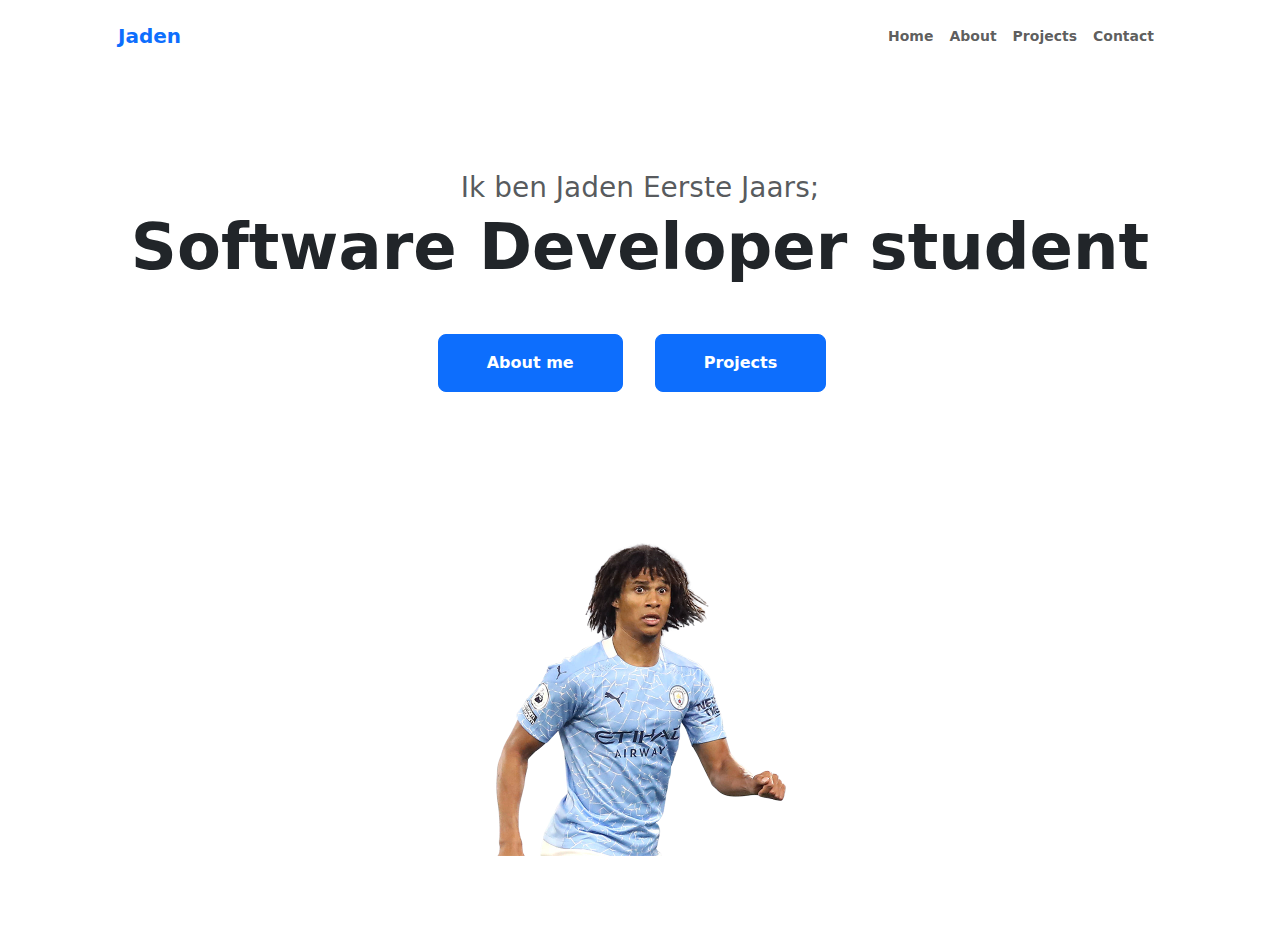
==== index.html @ bf9f8011 "home pagina aangepast" ====
<!DOCTYPE html>
<html lang="en">
<head>
    <meta charset="UTF-8">
    <meta http-equiv="X-UA-Compatible" content="IE=edge">
    <meta name="viewport" content="width=device-width, initial-scale=1.0">
    <title>Persoonlijke Portfolio | Jaden Fynn</title>
    <!-- Custom Css -->
    <link rel="stylesheet" href="css/style.css">
    <!-- Bootstrap CSS -->
    <link href="https://cdn.jsdelivr.net/npm/bootstrap@5.0.2/dist/css/bootstrap.min.css" rel="stylesheet">
    <!-- Bootstrap JS -->
    <script src="https://cdn.jsdelivr.net/npm/bootstrap@5.0.2/dist/js/bootstrap.bundle.min.js"></script>
    <!-- Bootstrap Icons -->
    <link rel="stylesheet" href="https://cdn.jsdelivr.net/npm/bootstrap-icons@1.10.5/font/bootstrap-icons.css">
</head>
<body class="d-flex flex-column h-100">
    <main class="flex-shrink-0">
        <!-- Navigatie -->
        <nav class="navbar navbar-expand-lg navbar-light bg-white py-3">
            <div class="container px-5">
                <a class="navbar-brand" href="index.html"><span class="fw-bolder text-primary">Jaden</span></a>
                <button class="navbar-toggler" type="button" data-bs-toggle="collapse" data-bs-target="#navbarSupportedContent" aria-controls="navbarSupportedContent" aria-expanded="false" aria-label="Toggle navigation"><span class="navbar-toggler-icon"></span></button>
                <div class="collapse navbar-collapse" id="navbarSupportedContent">
                    <ul class="navbar-nav ms-auto mb-2 mb-lg-0 small fw-bolder">
                        <li class="nav-item"><a class="nav-link" href="home.html">Home</a></li>
                        <li class="nav-item"><a class="nav-link" href="home.html">About</a></li>
                        <li class="nav-item"><a class="nav-link" href="home.html">Projects</a></li>
                        <li class="nav-item"><a class="nav-link" href="home.html">Contact</a></li>
                    </ul>
                </div>
            </div>
        </nav>
        <!-- Header -->
        <header class="py-5">
            <div class="container px-5 pb-5">
                <div class="row gx-5 align-items-center">
                    <div class="col-xxl-5">
                        <!-- Header text content -->
                        <div class="text-center text-xxl-start">
                            <div class="badge bg-gradient-primary-to-secondary text-white mb-4"><div class="text-uppercase">Software Development &middot; Student &middot; Roc Mondriaan</div></div>
                            <div class="fs-3 fw-light text-muted">Ik ben Jaden Eerste Jaars;</div>
                            <h1 class="display-3 fw-bolder mb-5"><span class="text-gradient d-inline">Software Developer student</span></h1>
                            <div class="d-grid gap-3 d-sm-flex justify-content-sm-center justify-content-xxl-start mb-3">
                                <a class="btn btn-primary btn-lg px-5 py-3 me-sm-3 fs-6 fw-bolder" href="home.html">About me</a>
                                <a class="btn btn-primary btn-lg px-5 py-3 me-sm-3 fs-6 fw-bolder" href="home.html">Projects</a>
                            </div>
                        </div>
                    </div>
                    <div class="col-xxl-7">
                        <!-- header profile picture -->
                        <div class="d-flex justify-content-center mt-5 mt-xxl-0">
                            <div class="profile bg-gradient-primary-to-secondary">
                                <img class="profile-img" src="images/profiel.png" alt="..."/>
                                <div class="dots-1"></div>
                            </div>
                        </div>
                    </div>
                </div>
            </div>
        </header>
    </main>
    
</body>
</html>
---- css/style.css ----
*{
    margin: 0;
    padding: 0;
    box-sizing: border-box;
}
#header {
    z-index: 997;
    transition: all 0.5s;
    padding: 22px 0;
    background: #fff;
}
#header .logo h1 {
    font-size: 30px;
    margin: 0;
    padding: 0;
    line-height: 1;
    font-weight: 700;
    letter-spacing: 1px;
}

#header .logo h1 a,
#header .logo h1 a:hover {
    color: #222222;
    text-decoration: none;
}

/* .bg-gradient-primary-to-secondary{
    background: #1e30f3;
    background: linear-gradient(135deg, #1e30f3 0%, #fff 100%);
}

.profile{
    border-radius: 5vw;
    position: relative;
     height: 75vw;
    width: 75vw;
    margin-top: 5vw;
    max-height: 40rem;
    max-width: 40rem;
} */
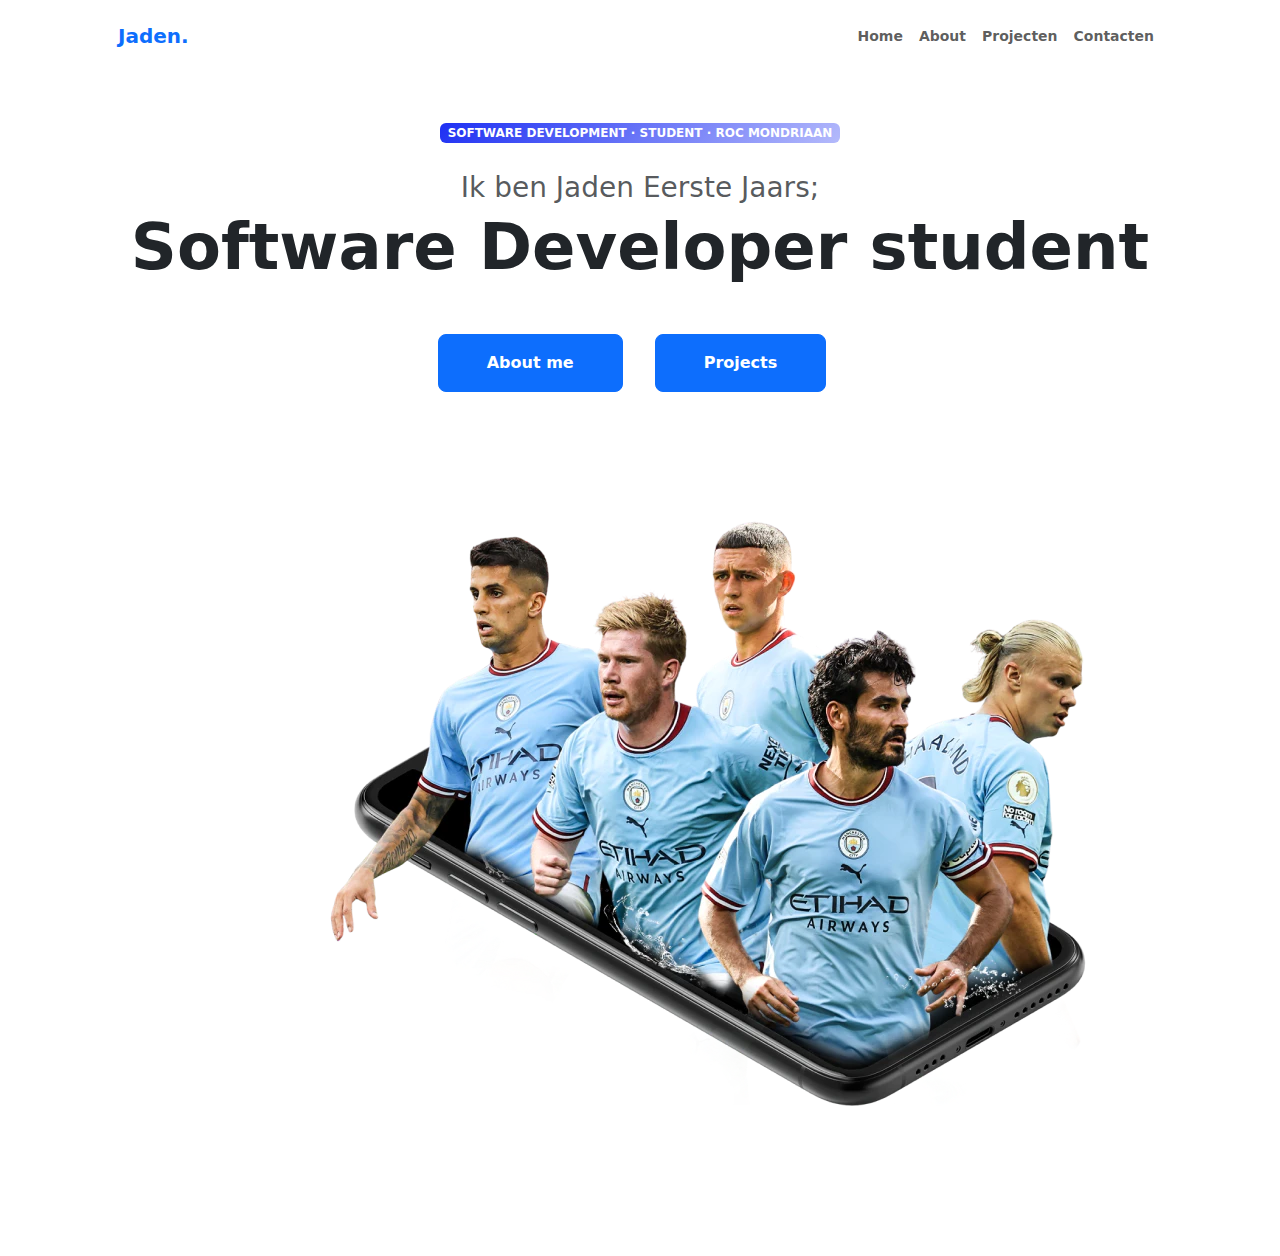
==== commit 71bf1a5e: "home pagina afgemaakt" ====
--- a/index.html
+++ b/index.html
@@ -19,14 +19,14 @@
         <!-- Navigatie -->
         <nav class="navbar navbar-expand-lg navbar-light bg-white py-3">
             <div class="container px-5">
-                <a class="navbar-brand" href="index.html"><span class="fw-bolder text-primary">Jaden</span></a>
+                <a class="navbar-brand" href="index.html"><span class="fw-bolder text-primary ">Jaden.</span></a>
                 <button class="navbar-toggler" type="button" data-bs-toggle="collapse" data-bs-target="#navbarSupportedContent" aria-controls="navbarSupportedContent" aria-expanded="false" aria-label="Toggle navigation"><span class="navbar-toggler-icon"></span></button>
                 <div class="collapse navbar-collapse" id="navbarSupportedContent">
                     <ul class="navbar-nav ms-auto mb-2 mb-lg-0 small fw-bolder">
-                        <li class="nav-item"><a class="nav-link" href="home.html">Home</a></li>
-                        <li class="nav-item"><a class="nav-link" href="home.html">About</a></li>
-                        <li class="nav-item"><a class="nav-link" href="home.html">Projects</a></li>
-                        <li class="nav-item"><a class="nav-link" href="home.html">Contact</a></li>
+                        <li class="nav-item"><a class="nav-link" href="index.html">Home</a></li>
+                        <li class="nav-item"><a class="nav-link" href="about.html">About</a></li>
+                        <li class="nav-item"><a class="nav-link" href="home.html">Projecten</a></li>
+                        <li class="nav-item"><a class="nav-link" href="home.html">Contacten</a></li>
                     </ul>
                 </div>
             </div>
@@ -42,16 +42,16 @@
                             <div class="fs-3 fw-light text-muted">Ik ben Jaden Eerste Jaars;</div>
                             <h1 class="display-3 fw-bolder mb-5"><span class="text-gradient d-inline">Software Developer student</span></h1>
                             <div class="d-grid gap-3 d-sm-flex justify-content-sm-center justify-content-xxl-start mb-3">
-                                <a class="btn btn-primary btn-lg px-5 py-3 me-sm-3 fs-6 fw-bolder" href="home.html">About me</a>
-                                <a class="btn btn-primary btn-lg px-5 py-3 me-sm-3 fs-6 fw-bolder" href="home.html">Projects</a>
+                                <a class="btn btn-primary btn-lg px-5 py-3 me-sm-3 fs-6 fw-bolder" href="about.html">About me</a>
+                                <a class="btn btn-primary btn-lg px-5 py-3 me-sm-3 fs-6 fw-bolder" href="index.html">Projects</a>
                             </div>
                         </div>
                     </div>
                     <div class="col-xxl-7">
                         <!-- header profile picture -->
                         <div class="d-flex justify-content-center mt-5 mt-xxl-0">
-                            <div class="profile bg-gradient-primary-to-secondary">
-                                <img class="profile-img" src="images/profiel.png" alt="..."/>
+                            <div class="profile bg-gradient-primary-to-info">
+                                <img class="profile-img" src="images/mancity.png" alt="mancity profiel"/>
                                 <div class="dots-1"></div>
                             </div>
                         </div>
@@ -60,6 +60,6 @@
             </div>
         </header>
     </main>
-    
+    <script src="js/main.js"></script>
 </body>
 </html>--- a/css/style.css
+++ b/css/style.css
@@ -24,9 +24,9 @@
     text-decoration: none;
 }
 
-/* .bg-gradient-primary-to-secondary{
+.bg-gradient-primary-to-secondary{
     background: #1e30f3;
-    background: linear-gradient(135deg, #1e30f3 0%, #fff 100%);
+    background: linear-gradient(135deg, #1e30f3 0%, #fff 150%);
 }
 
 .profile{
@@ -37,4 +37,4 @@
     margin-top: 5vw;
     max-height: 40rem;
     max-width: 40rem;
-} */+}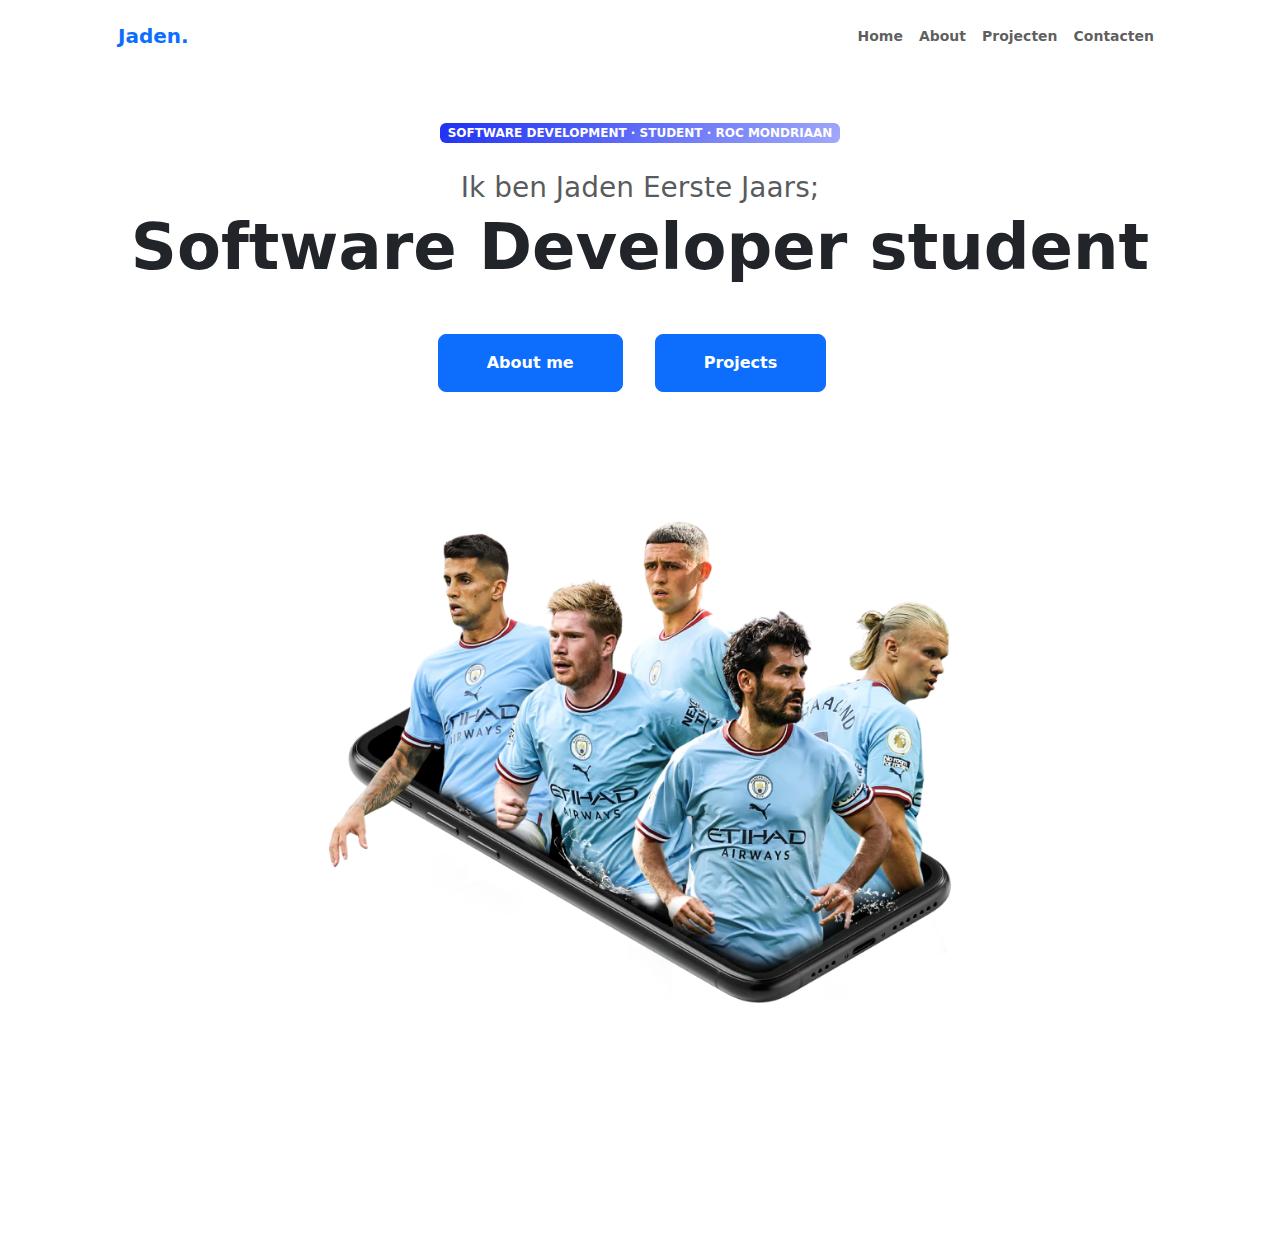
==== commit 6180a874: "de resterende pagina's aangemaakt" ====
--- a/index.html
+++ b/index.html
@@ -1,5 +1,6 @@
 <!DOCTYPE html>
 <html lang="en">
+
 <head>
     <meta charset="UTF-8">
     <meta http-equiv="X-UA-Compatible" content="IE=edge">
@@ -14,19 +15,23 @@
     <!-- Bootstrap Icons -->
     <link rel="stylesheet" href="https://cdn.jsdelivr.net/npm/bootstrap-icons@1.10.5/font/bootstrap-icons.css">
 </head>
+
 <body class="d-flex flex-column h-100">
     <main class="flex-shrink-0">
         <!-- Navigatie -->
         <nav class="navbar navbar-expand-lg navbar-light bg-white py-3">
             <div class="container px-5">
                 <a class="navbar-brand" href="index.html"><span class="fw-bolder text-primary ">Jaden.</span></a>
-                <button class="navbar-toggler" type="button" data-bs-toggle="collapse" data-bs-target="#navbarSupportedContent" aria-controls="navbarSupportedContent" aria-expanded="false" aria-label="Toggle navigation"><span class="navbar-toggler-icon"></span></button>
+                <button class="navbar-toggler" type="button" data-bs-toggle="collapse"
+                    data-bs-target="#navbarSupportedContent" aria-controls="navbarSupportedContent"
+                    aria-expanded="false" aria-label="Toggle navigation"><span
+                        class="navbar-toggler-icon"></span></button>
                 <div class="collapse navbar-collapse" id="navbarSupportedContent">
                     <ul class="navbar-nav ms-auto mb-2 mb-lg-0 small fw-bolder">
                         <li class="nav-item"><a class="nav-link" href="index.html">Home</a></li>
                         <li class="nav-item"><a class="nav-link" href="about.html">About</a></li>
-                        <li class="nav-item"><a class="nav-link" href="home.html">Projecten</a></li>
-                        <li class="nav-item"><a class="nav-link" href="home.html">Contacten</a></li>
+                        <li class="nav-item"><a class="nav-link" href="projecten.html">Projecten</a></li>
+                        <li class="nav-item"><a class="nav-link" href="contacten.html">Contacten</a></li>
                     </ul>
                 </div>
             </div>
@@ -38,12 +43,19 @@
                     <div class="col-xxl-5">
                         <!-- Header text content -->
                         <div class="text-center text-xxl-start">
-                            <div class="badge bg-gradient-primary-to-secondary text-white mb-4"><div class="text-uppercase">Software Development &middot; Student &middot; Roc Mondriaan</div></div>
+                            <div class="badge bg-gradient-primary-to-secondary text-white mb-4">
+                                <div class="text-uppercase">Software Development &middot; Student &middot; Roc Mondriaan
+                                </div>
+                            </div>
                             <div class="fs-3 fw-light text-muted">Ik ben Jaden Eerste Jaars;</div>
-                            <h1 class="display-3 fw-bolder mb-5"><span class="text-gradient d-inline">Software Developer student</span></h1>
-                            <div class="d-grid gap-3 d-sm-flex justify-content-sm-center justify-content-xxl-start mb-3">
-                                <a class="btn btn-primary btn-lg px-5 py-3 me-sm-3 fs-6 fw-bolder" href="about.html">About me</a>
-                                <a class="btn btn-primary btn-lg px-5 py-3 me-sm-3 fs-6 fw-bolder" href="index.html">Projects</a>
+                            <h1 class="display-3 fw-bolder mb-5"><span class="text-gradient d-inline">Software Developer
+                                    student</span></h1>
+                            <div
+                                class="d-grid gap-3 d-sm-flex justify-content-sm-center justify-content-xxl-start mb-3">
+                                <a class="btn btn-primary btn-lg px-5 py-3 me-sm-3 fs-6 fw-bolder"
+                                    href="about.html">About me</a>
+                                <a class="btn btn-primary btn-lg px-5 py-3 me-sm-3 fs-6 fw-bolder"
+                                    href="index.html">Projects</a>
                             </div>
                         </div>
                     </div>
@@ -51,8 +63,7 @@
                         <!-- header profile picture -->
                         <div class="d-flex justify-content-center mt-5 mt-xxl-0">
                             <div class="profile bg-gradient-primary-to-info">
-                                <img class="profile-img" src="images/mancity.png" alt="mancity profiel"/>
-                                <div class="dots-1"></div>
+                                <img class="profile-img w-100 b-shadow-10" src="images/mancity.png" alt="mancity profiel" />
                             </div>
                         </div>
                     </div>
@@ -62,4 +73,5 @@
     </main>
     <script src="js/main.js"></script>
 </body>
+
 </html>--- a/css/style.css
+++ b/css/style.css
@@ -26,7 +26,7 @@
 
 .bg-gradient-primary-to-secondary{
     background: #1e30f3;
-    background: linear-gradient(135deg, #1e30f3 0%, #fff 150%);
+    background: linear-gradient(135deg, #1e30f3 0%, #fff 170%);
 }
 
 .profile{
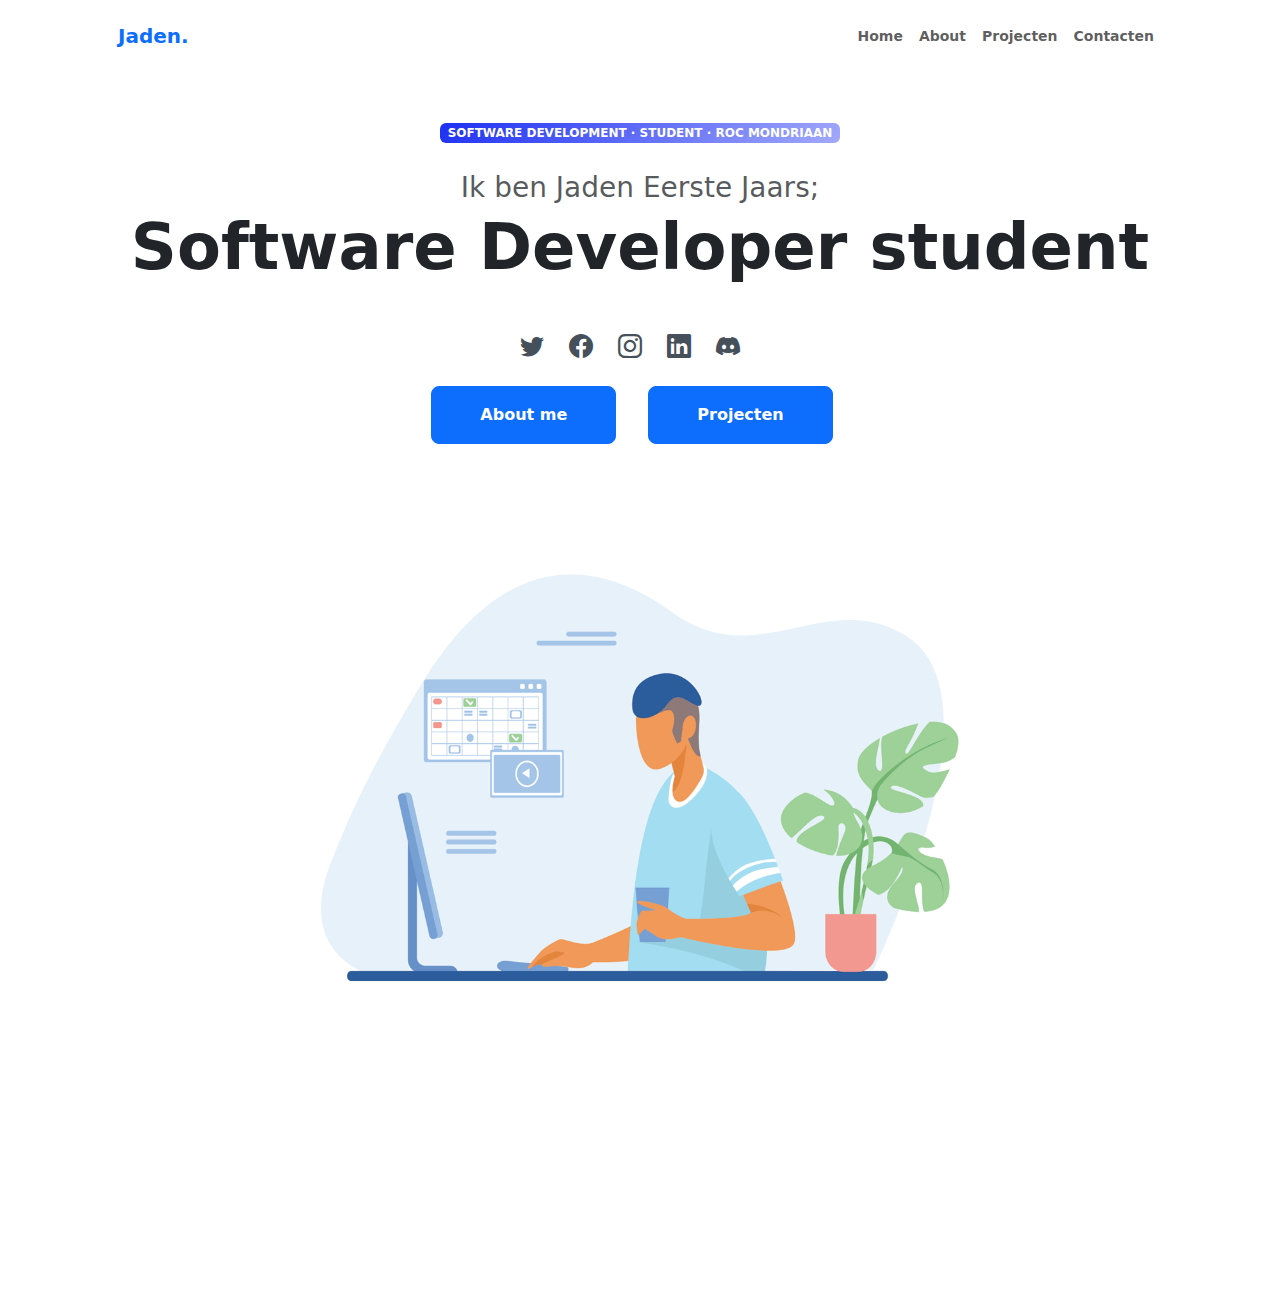
==== commit fc5c2a4c: "icons toegevoegd en begonnen aan about me pagina" ====
--- a/index.html
+++ b/index.html
@@ -50,12 +50,30 @@
                             <div class="fs-3 fw-light text-muted">Ik ben Jaden Eerste Jaars;</div>
                             <h1 class="display-3 fw-bolder mb-5"><span class="text-gradient d-inline">Software Developer
                                     student</span></h1>
+                            <div class="social-links">
+                                <a href="https://twitter.com/" class="twitter">
+                                    <i class="bi bi-twitter"></i>
+                                </a>
+                                <a href="https://nl-nl.facebook.com/" class="Facebook">
+                                    <i class="bi bi-facebook"></i>
+                                </a>
+                                <a href="https://www.instagram.com/" class="Instagram">
+                                    <i class="bi bi-instagram"></i>
+                                </a>
+                                <a href="https://www.linkedin.com/feed/" class="linkedin">
+                                    <i class="bi bi-linkedin"></i>
+                                </a>
+                                <a href="https://discord.com/" class="Discord">
+                                    <i class="bi bi-discord"></i>
+                                </a>
+                            </div>
+                            <br>
                             <div
                                 class="d-grid gap-3 d-sm-flex justify-content-sm-center justify-content-xxl-start mb-3">
                                 <a class="btn btn-primary btn-lg px-5 py-3 me-sm-3 fs-6 fw-bolder"
                                     href="about.html">About me</a>
                                 <a class="btn btn-primary btn-lg px-5 py-3 me-sm-3 fs-6 fw-bolder"
-                                    href="index.html">Projects</a>
+                                    href="projecten.html">Projecten</a>
                             </div>
                         </div>
                     </div>
@@ -63,7 +81,8 @@
                         <!-- header profile picture -->
                         <div class="d-flex justify-content-center mt-5 mt-xxl-0">
                             <div class="profile bg-gradient-primary-to-info">
-                                <img class="profile-img w-100 b-shadow-10" src="images/mancity.png" alt="mancity profiel" />
+                                <img class="profile-img w-100 b-shadow-10" src="images/index.png"
+                                    alt="mancity profiel" />
                             </div>
                         </div>
                     </div>
--- a/css/style.css
+++ b/css/style.css
@@ -1,14 +1,16 @@
-*{
+* {
     margin: 0;
     padding: 0;
     box-sizing: border-box;
 }
+
 #header {
     z-index: 997;
     transition: all 0.5s;
     padding: 22px 0;
     background: #fff;
 }
+
 #header .logo h1 {
     font-size: 30px;
     margin: 0;
@@ -24,17 +26,71 @@
     text-decoration: none;
 }
 
-.bg-gradient-primary-to-secondary{
+.bg-gradient-primary-to-secondary {
     background: #1e30f3;
     background: linear-gradient(135deg, #1e30f3 0%, #fff 170%);
 }
 
-.profile{
+.profile {
     border-radius: 5vw;
     position: relative;
-     height: 75vw;
+    height: 75vw;
     width: 75vw;
     margin-top: 5vw;
     max-height: 40rem;
     max-width: 40rem;
+}
+
+/* .row>* {
+    flex-shrink: 0;
+    width: 100%;
+    max-width: 100%;
+    padding-right: calc(var(--bs-gutter-x) / 2);
+    padding-left: calc(var(--bs-gutter-x) / 2);
+    margin-top: var(--bs-gutter-y);
+} */
+
+.form-floating {
+    position: relative;
+}
+
+.form-control {
+    display: block;
+    width: 100%;
+    /* padding: 0.375rem 0.75rem; */
+    font-size: 1rem;
+    font-weight: 400;
+    line-height: 1.5;
+    color: #919294;
+    background-color: #fff;
+    background-clip: padding-box;
+    border: 1px solid #ced4da;
+    appearance: none;
+    border-radius: 10px;
+    transition: border-color 0.15s ease-in-out, box-shadow 0.15s ease-in-out;
+}
+
+.mb-4 {
+    margin-bottom: 1.5rem !important;
+}
+
+.social-links a {
+    /* margin-top: 30px; */
+    font-size: 24px;
+    display: inline-block;
+    color: #45505b;
+    line-height: 1;
+    margin-right: 20px;
+    transition: 0.3s;
+}
+
+a {
+    text-decoration: none;
+}
+
+
+*,
+::after,
+::before {
+    box-sizing: border-box;
 }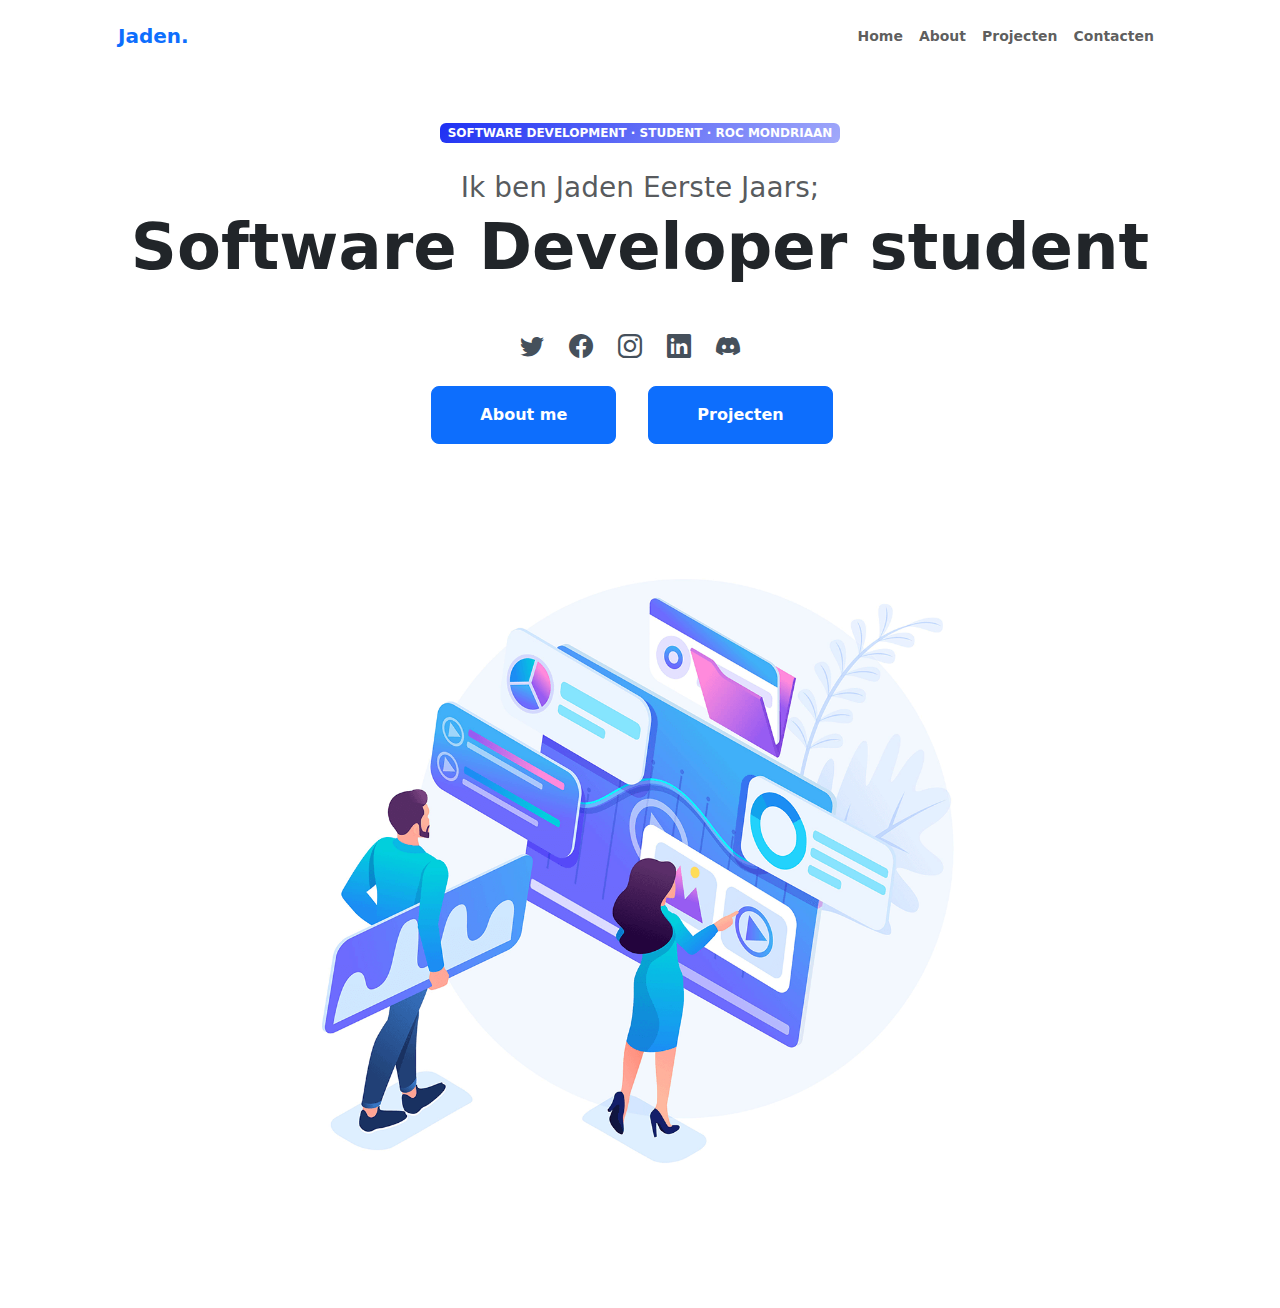
==== commit 9df3634b: "afbeelding van about me gedaan" ====
--- a/index.html
+++ b/index.html
@@ -5,7 +5,7 @@
     <meta charset="UTF-8">
     <meta http-equiv="X-UA-Compatible" content="IE=edge">
     <meta name="viewport" content="width=device-width, initial-scale=1.0">
-    <title>Persoonlijke Portfolio | Jaden Fynn</title>
+    <title>Persoonlijke Portfolio | Jaden Fynn | home pagina</title>
     <!-- Custom Css -->
     <link rel="stylesheet" href="css/style.css">
     <!-- Bootstrap CSS -->
@@ -81,7 +81,7 @@
                         <!-- header profile picture -->
                         <div class="d-flex justify-content-center mt-5 mt-xxl-0">
                             <div class="profile bg-gradient-primary-to-info">
-                                <img class="profile-img w-100 b-shadow-10" src="images/index.png"
+                                <img class="img-fluid animated" src="images/about.png"
                                     alt="mancity profiel" />
                             </div>
                         </div>
--- a/css/style.css
+++ b/css/style.css
@@ -93,4 +93,4 @@
 ::after,
 ::before {
     box-sizing: border-box;
-}+}
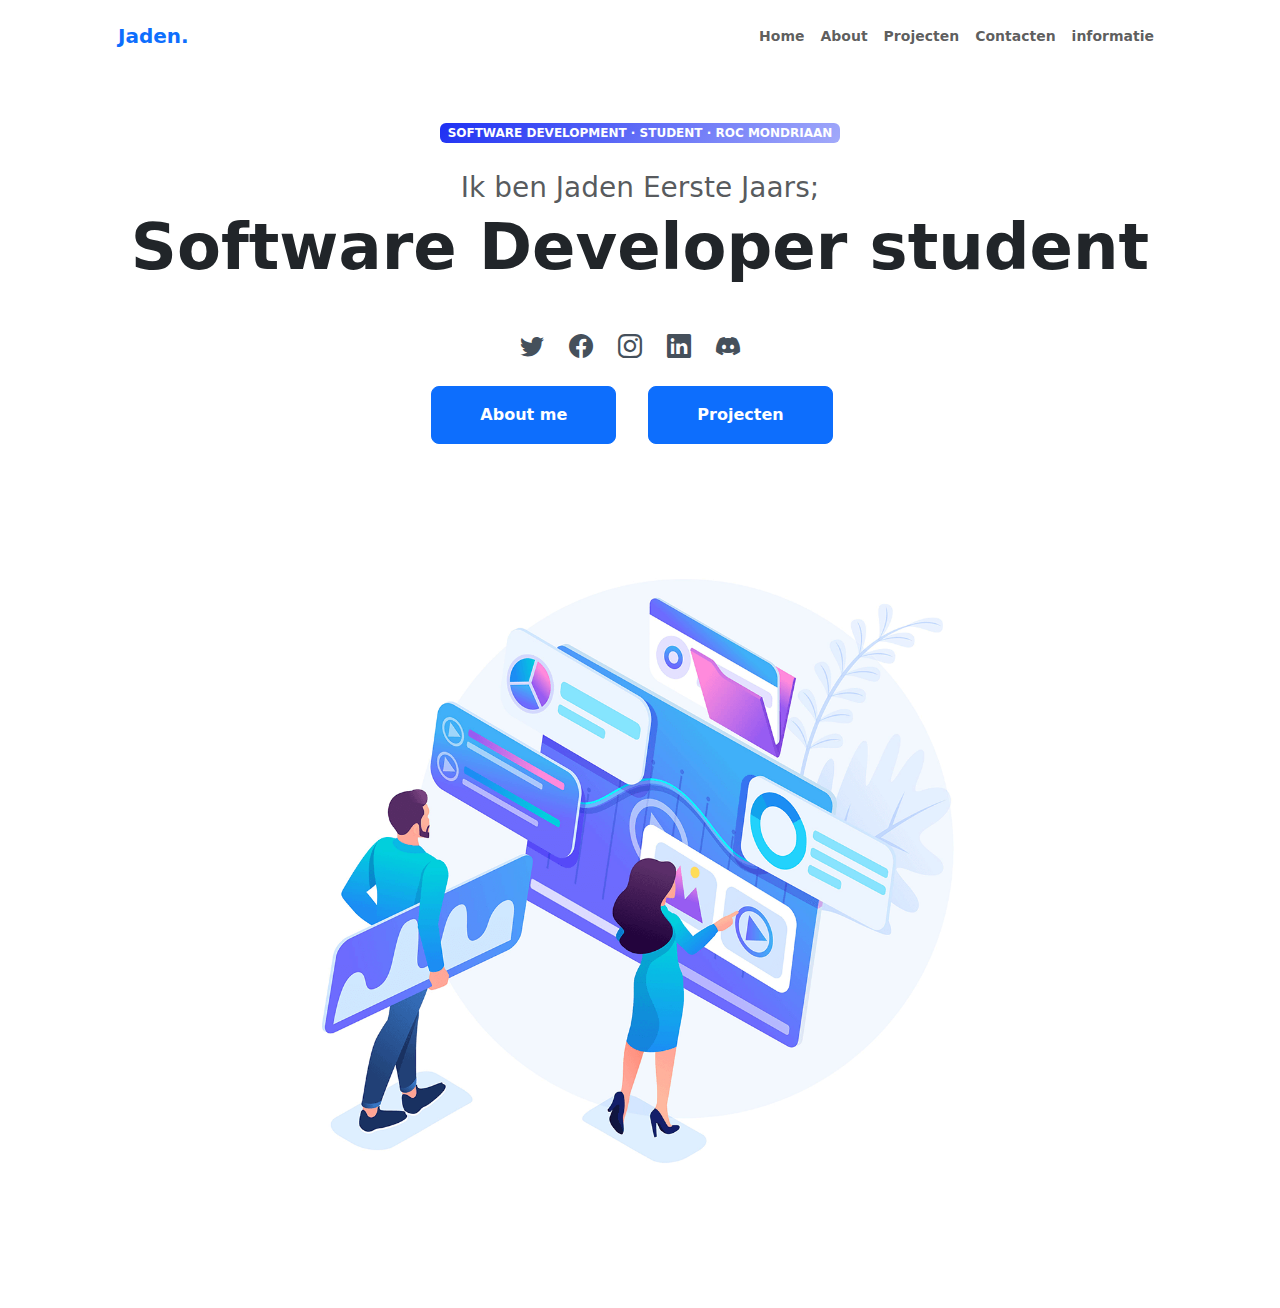
==== commit 614fa748: "alle pagina's toegevoegd" ====
--- a/index.html
+++ b/index.html
@@ -32,6 +32,7 @@
                         <li class="nav-item"><a class="nav-link" href="about.html">About</a></li>
                         <li class="nav-item"><a class="nav-link" href="projecten.html">Projecten</a></li>
                         <li class="nav-item"><a class="nav-link" href="contacten.html">Contacten</a></li>
+                        <li class="nav-item"><a class="nav-link" href="informatie.html">informatie</a></li>
                     </ul>
                 </div>
             </div>
--- a/css/style.css
+++ b/css/style.css
@@ -40,16 +40,6 @@
     max-height: 40rem;
     max-width: 40rem;
 }
-
-/* .row>* {
-    flex-shrink: 0;
-    width: 100%;
-    max-width: 100%;
-    padding-right: calc(var(--bs-gutter-x) / 2);
-    padding-left: calc(var(--bs-gutter-x) / 2);
-    margin-top: var(--bs-gutter-y);
-} */
-
 .form-floating {
     position: relative;
 }
@@ -94,3 +84,27 @@
 ::before {
     box-sizing: border-box;
 }
+
+.about-me-text{
+    font-size: 28px;
+    line-height: 36px;
+    margin: 0;
+    font-weight: 400;
+    font-family: "poppins", sans-serif;
+}
+
+.skills .progress-bar{
+    height: 10px;
+    transition: 0.9s;
+    background-color: #5faee3;
+}
+
+.progress-bar{
+    display: flex;
+    flex-direction: column;
+    justify-content: center;
+    overflow: hidden;
+    color: var(--bs-progress-bar-color);
+    text-align: center;
+    white-space: nowrap;
+}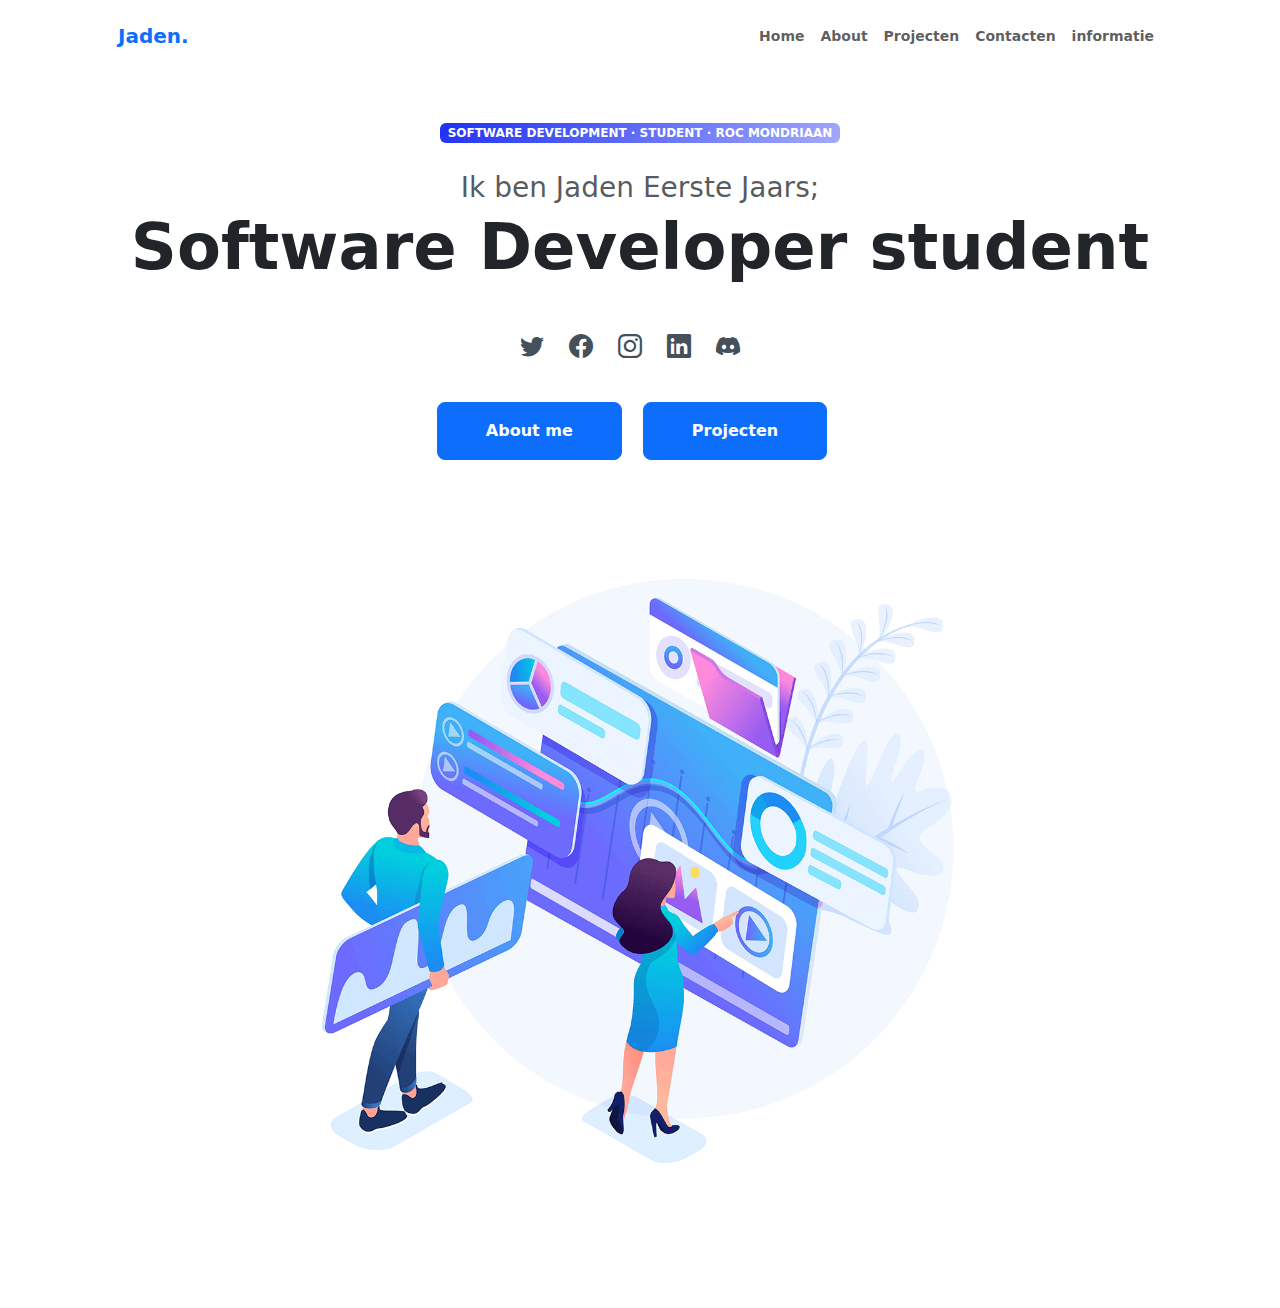
==== commit 0d280f8c: "validator aangepast" ====
--- a/index.html
+++ b/index.html
@@ -69,8 +69,8 @@
                                 </a>
                             </div>
                             <br>
-                            <div
-                                class="d-grid gap-3 d-sm-flex justify-content-sm-center justify-content-xxl-start mb-3">
+                            <div>
+                               <h1 class="d-grid gap-3 d-sm-flex justify-content-sm-center justify-content-xxl-start mb-3"></h1>
                                 <a class="btn btn-primary btn-lg px-5 py-3 me-sm-3 fs-6 fw-bolder"
                                     href="about.html">About me</a>
                                 <a class="btn btn-primary btn-lg px-5 py-3 me-sm-3 fs-6 fw-bolder"
@@ -82,8 +82,8 @@
                         <!-- header profile picture -->
                         <div class="d-flex justify-content-center mt-5 mt-xxl-0">
                             <div class="profile bg-gradient-primary-to-info">
-                                <img class="img-fluid animated" src="images/about.png"
-                                    alt="mancity profiel" />
+                                <img class="img-fluid w-100" src="images/about.png"
+                                    alt=""/>
                             </div>
                         </div>
                     </div>
--- a/css/style.css
+++ b/css/style.css
@@ -93,18 +93,16 @@
     font-family: "poppins", sans-serif;
 }
 
-.skills .progress-bar{
-    height: 10px;
-    transition: 0.9s;
-    background-color: #5faee3;
+.progress-bar {
+    background-color: #f0f0f0;
+    height: 20px;
+    position: relative;
 }
 
-.progress-bar{
-    display: flex;
-    flex-direction: column;
-    justify-content: center;
-    overflow: hidden;
-    color: var(--bs-progress-bar-color);
-    text-align: center;
-    white-space: nowrap;
+.progress-bar-fill {
+    position: absolute;
+    height: 100%;
+    width: 0;
+    background-color: #007bff;
+    transition: width 0.5s ease-in-out;
 }